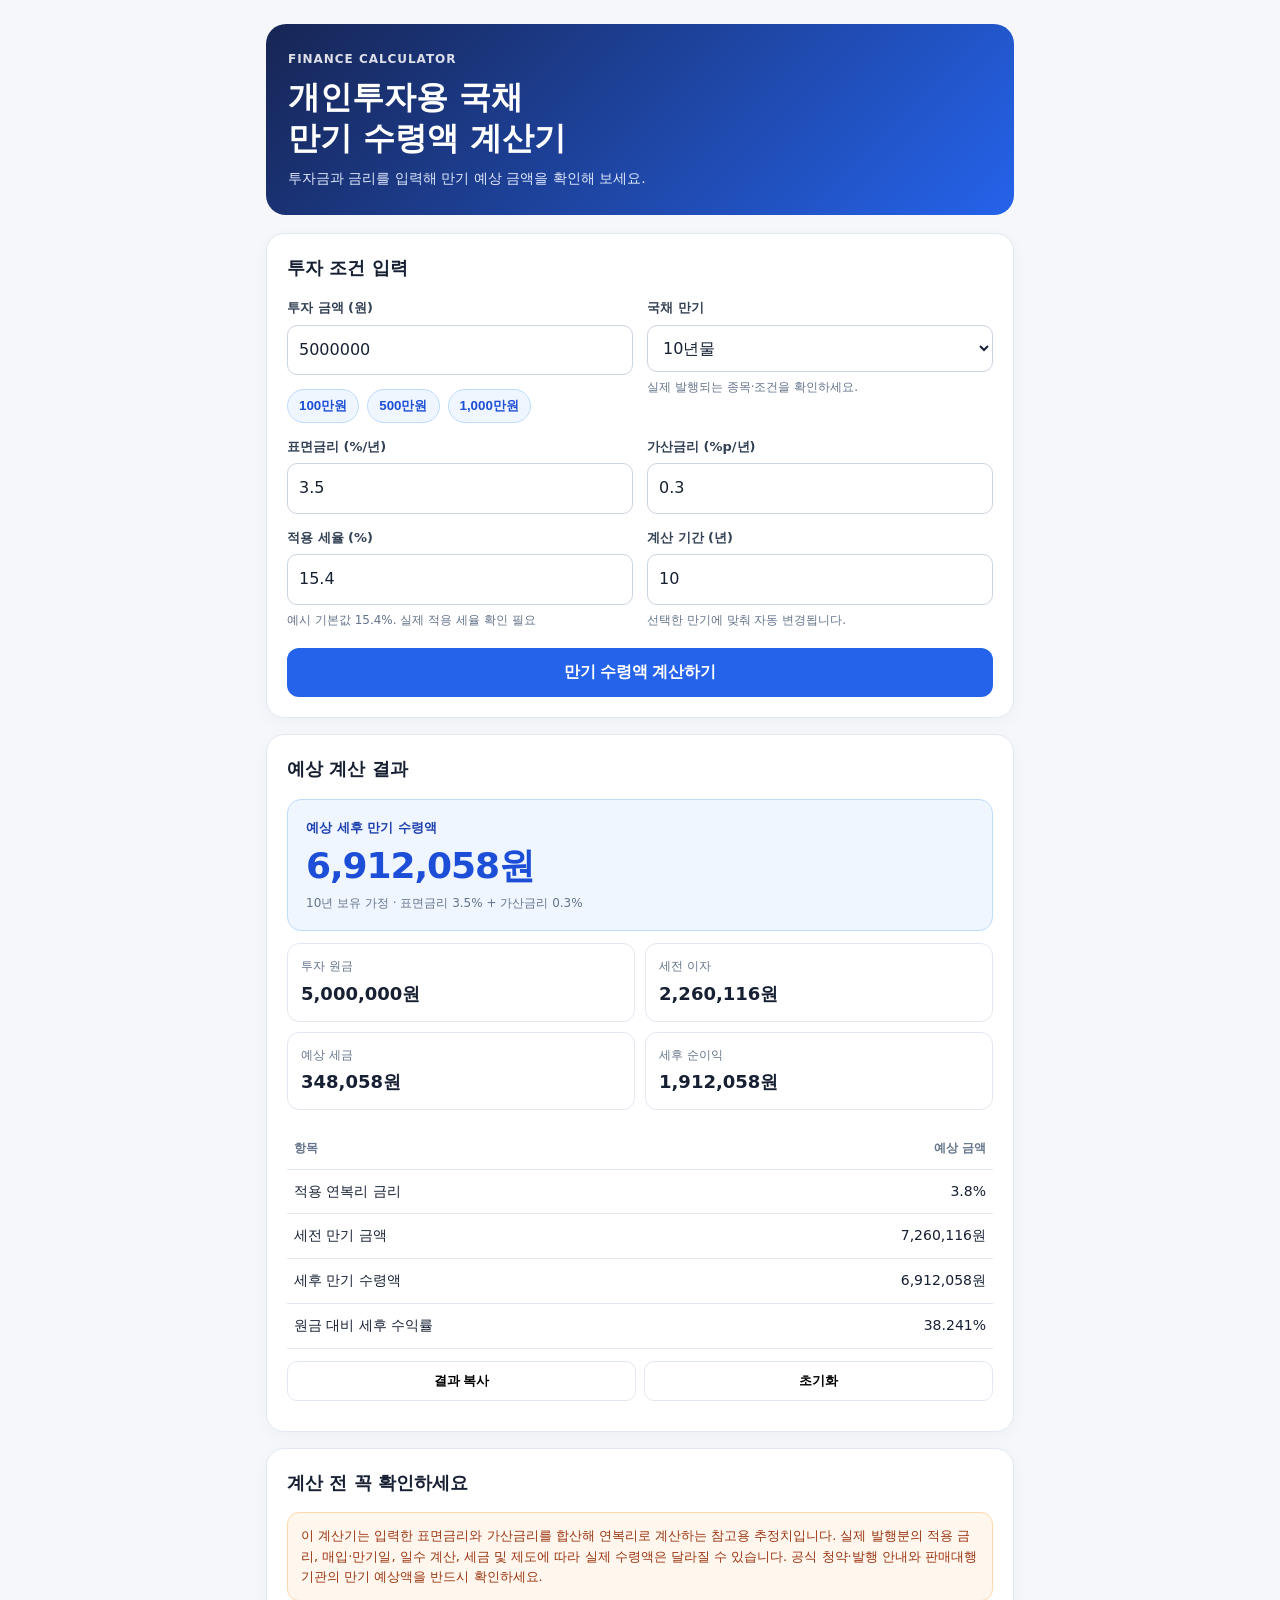
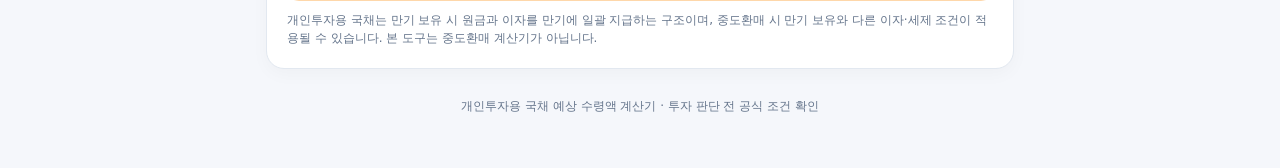
==== bond.html @ 9f0b8a2f "Add files via upload" ====
<!DOCTYPE html>
<html lang="ko">
<head>
<meta charset="UTF-8">
<meta name="viewport" content="width=device-width, initial-scale=1">
<title>개인투자용 국채 만기 수령액 계산기</title>
<style>
:root{--navy:#172554;--blue:#2563eb;--pale:#eff6ff;--ink:#172033;--muted:#64748b;--line:#e2e8f0;--bg:#f5f7fb;--white:#fff;--green:#047857}
*{box-sizing:border-box}body{margin:0;background:var(--bg);color:var(--ink);font-family:system-ui,-apple-system,"Noto Sans KR",sans-serif;line-height:1.55}
.wrap{max-width:780px;margin:0 auto;padding:24px 16px 40px}
header{background:linear-gradient(135deg,#172554,#2563eb);color:white;padding:26px 22px;border-radius:20px;margin-bottom:18px}
.eyebrow{font-size:12px;letter-spacing:.08em;opacity:.85;font-weight:700}
h1{font-size:clamp(23px,5vw,32px);line-height:1.3;margin:8px 0}
header p{margin:8px 0 0;color:#e0eaff;font-size:14px}
.panel{background:white;border:1px solid var(--line);border-radius:18px;padding:20px;margin-bottom:16px;box-shadow:0 5px 18px #0f172a08}
h2{font-size:18px;margin:0 0 16px}
.grid{display:grid;grid-template-columns:1fr 1fr;gap:14px}
.field{display:flex;flex-direction:column;gap:6px}.field label{font-size:13px;font-weight:700;color:#334155}
input,select{width:100%;border:1px solid #cbd5e1;border-radius:10px;padding:12px 11px;font:inherit;background:#fff;color:var(--ink);min-height:46px}
input:focus,select:focus{outline:3px solid #bfdbfe;border-color:var(--blue)}
.hint{font-size:12px;color:var(--muted)}
.quick{display:flex;gap:8px;flex-wrap:wrap;margin-top:8px}
.quick button{border:1px solid #bfdbfe;background:var(--pale);color:#1d4ed8;border-radius:999px;padding:7px 11px;font-weight:700;cursor:pointer}
.primary{width:100%;border:0;border-radius:12px;background:var(--blue);color:white;font-size:16px;font-weight:800;padding:14px;margin-top:18px;cursor:pointer}
.primary:active{transform:translateY(1px)}
.results{display:none}.results.show{display:block}
.hero-result{background:var(--pale);border:1px solid #bfdbfe;border-radius:14px;padding:18px;margin-bottom:12px}
.hero-result .label{font-size:13px;color:#1e40af;font-weight:700}
.big{font-size:clamp(27px,6vw,36px);font-weight:850;color:#1d4ed8;letter-spacing:-.03em;overflow-wrap:anywhere}
.stats{display:grid;grid-template-columns:1fr 1fr;gap:10px}
.stat{border:1px solid var(--line);border-radius:12px;padding:13px}.stat .k{font-size:12px;color:var(--muted)}.stat .v{font-size:18px;font-weight:800;margin-top:4px;overflow-wrap:anywhere}
table{width:100%;border-collapse:collapse;font-size:14px}th,td{padding:11px 7px;border-bottom:1px solid var(--line);text-align:right}th:first-child,td:first-child{text-align:left}th{color:var(--muted);font-size:12px}
.note{font-size:12px;color:var(--muted);margin:10px 0 0}
.warn{background:#fff7ed;border:1px solid #fed7aa;color:#9a3412;padding:13px;border-radius:12px;font-size:13px}
.actions{display:flex;gap:8px;margin-top:12px}.secondary{flex:1;background:#fff;border:1px solid var(--line);border-radius:10px;padding:10px;font-weight:700;cursor:pointer}
footer{text-align:center;color:var(--muted);font-size:12px;padding:12px}
@media(max-width:520px){.grid{grid-template-columns:1fr}.panel{padding:16px}.stats{grid-template-columns:1fr 1fr}.wrap{padding:16px 12px 30px}}
</style>
</head>
<body>
<div class="wrap">
<header>
<div class="eyebrow">FINANCE CALCULATOR</div>
<h1>개인투자용 국채<br>만기 수령액 계산기</h1>
<p>투자금과 금리를 입력해 만기 예상 금액을 확인해 보세요.</p>
</header>

<section class="panel">
<h2>투자 조건 입력</h2>
<div class="grid">
<div class="field">
<label for="principal">투자 금액 (원)</label>
<input id="principal" type="number" min="100000" step="100000" value="5000000">
<div class="quick">
<button type="button" data-amount="1000000">100만원</button>
<button type="button" data-amount="5000000">500만원</button>
<button type="button" data-amount="10000000">1,000만원</button>
</div>
</div>
<div class="field">
<label for="term">국채 만기</label>
<select id="term">
<option value="3">3년물</option><option value="5">5년물</option><option value="10" selected>10년물</option><option value="20">20년물</option>
</select>
<div class="hint">실제 발행되는 종목·조건을 확인하세요.</div>
</div>
<div class="field">
<label for="coupon">표면금리 (%/년)</label>
<input id="coupon" type="number" min="0" max="30" step="0.001" value="3.5">
</div>
<div class="field">
<label for="bonus">가산금리 (%p/년)</label>
<input id="bonus" type="number" min="0" max="10" step="0.001" value="0.3">
</div>
<div class="field">
<label for="tax">적용 세율 (%)</label>
<input id="tax" type="number" min="0" max="100" step="0.1" value="15.4">
<div class="hint">예시 기본값 15.4%. 실제 적용 세율 확인 필요</div>
</div>
<div class="field">
<label for="years">계산 기간 (년)</label>
<input id="years" type="number" min="1" max="50" step="1" value="10">
<div class="hint">선택한 만기에 맞춰 자동 변경됩니다.</div>
</div>
</div>
<button class="primary" id="calculate" type="button">만기 수령액 계산하기</button>
</section>

<section class="panel results" id="results" aria-live="polite">
<h2>예상 계산 결과</h2>
<div class="hero-result">
<div class="label">예상 세후 만기 수령액</div>
<div class="big" id="net">-</div>
<div class="hint" id="summary"></div>
</div>
<div class="stats">
<div class="stat"><div class="k">투자 원금</div><div class="v" id="outPrincipal">-</div></div>
<div class="stat"><div class="k">세전 이자</div><div class="v" id="grossInterest">-</div></div>
<div class="stat"><div class="k">예상 세금</div><div class="v" id="taxAmount">-</div></div>
<div class="stat"><div class="k">세후 순이익</div><div class="v" id="profit">-</div></div>
</div>
<div style="margin-top:18px">
<table>
<thead><tr><th>항목</th><th>예상 금액</th></tr></thead>
<tbody>
<tr><td>적용 연복리 금리</td><td id="rateOut">-</td></tr>
<tr><td>세전 만기 금액</td><td id="grossOut">-</td></tr>
<tr><td>세후 만기 수령액</td><td id="netOut">-</td></tr>
<tr><td>원금 대비 세후 수익률</td><td id="returnOut">-</td></tr>
</tbody>
</table>
</div>
<div class="actions">
<button class="secondary" id="copy" type="button">결과 복사</button>
<button class="secondary" id="reset" type="button">초기화</button>
</div>
<p class="note" id="copyStatus"></p>
</section>

<section class="panel">
<h2>계산 전 꼭 확인하세요</h2>
<div class="warn">이 계산기는 입력한 표면금리와 가산금리를 합산해 연복리로 계산하는 참고용 추정치입니다. 실제 발행분의 적용 금리, 매입·만기일, 일수 계산, 세금 및 제도에 따라 실제 수령액은 달라질 수 있습니다. 공식 청약·발행 안내와 판매대행기관의 만기 예상액을 반드시 확인하세요.</div>
<p class="note">개인투자용 국채는 만기 보유 시 원금과 이자를 만기에 일괄 지급하는 구조이며, 중도환매 시 만기 보유와 다른 이자·세제 조건이 적용될 수 있습니다. 본 도구는 중도환매 계산기가 아닙니다.</p>
</section>
<footer>개인투자용 국채 예상 수령액 계산기 · 투자 판단 전 공식 조건 확인</footer>
</div>
<script>
const $ = id => document.getElementById(id);
const won = n => Math.round(n).toLocaleString('ko-KR') + '원';
const pct = n => n.toLocaleString('ko-KR',{maximumFractionDigits:3}) + '%';

function calculate(){
  const principal = Number($('principal').value);
  const term = Number($('term').value);
  const coupon = Number($('coupon').value);
  const bonus = Number($('bonus').value);
  const taxRate = Number($('tax').value);
  const years = Number($('years').value);
  if(!Number.isFinite(principal)||principal<100000){alert('투자 금액은 10만원 이상 입력해 주세요.');return;}
  if(!Number.isFinite(coupon)||coupon<0||coupon>30||!Number.isFinite(bonus)||bonus<0||bonus>10){alert('금리 입력값을 확인해 주세요.');return;}
  if(!Number.isFinite(taxRate)||taxRate<0||taxRate>100||!Number.isInteger(years)||years<1||years>50){alert('세율 또는 계산 기간을 확인해 주세요.');return;}
  const rate=(coupon+bonus)/100;
  const gross=principal*Math.pow(1+rate,years)-principal;
  const tax=gross*taxRate/100;
  const net=principal+gross-tax;
  const profit=gross-tax;
  $('net').textContent=won(net);
  $('summary').textContent=`${years}년 보유 가정 · 표면금리 ${pct(coupon)} + 가산금리 ${pct(bonus)}`;
  $('outPrincipal').textContent=won(principal);
  $('grossInterest').textContent=won(gross);
  $('taxAmount').textContent=won(tax);
  $('profit').textContent=won(profit);
  $('rateOut').textContent=pct(coupon+bonus);
  $('grossOut').textContent=won(principal+gross);
  $('netOut').textContent=won(net);
  $('returnOut').textContent=pct((profit/principal)*100);
  $('results').classList.add('show');
  $('copyStatus').textContent='';
  $('results').scrollIntoView({behavior:'smooth',block:'start'});
}
$('calculate').addEventListener('click',calculate);
document.querySelectorAll('[data-amount]').forEach(btn=>btn.addEventListener('click',()=>{$('principal').value=btn.dataset.amount;}));
$('term').addEventListener('change',()=>{$('years').value=$('term').value;});
$('reset').addEventListener('click',()=>{$('principal').value=5000000;$('term').value='10';$('coupon').value=3.5;$('bonus').value=0.3;$('tax').value=15.4;$('years').value=10;$('results').classList.remove('show');});
$('copy').addEventListener('click',async()=>{
 const text=`개인투자용 국채 예상 계산 결과\n투자금: ${$('outPrincipal').textContent}\n만기: ${$('years').value}년\n적용금리: ${$('rateOut').textContent}\n세전 이자: ${$('grossInterest').textContent}\n예상 세금: ${$('taxAmount').textContent}\n세후 만기 수령액: ${$('netOut').textContent}\n※ 입력값 기반 참고용 추정치입니다.`;
 try{await navigator.clipboard.writeText(text);$('copyStatus').textContent='계산 결과를 복사했습니다.';}
 catch(e){$('copyStatus').textContent=text;}
});
calculate();
</script>
</body>
</html>
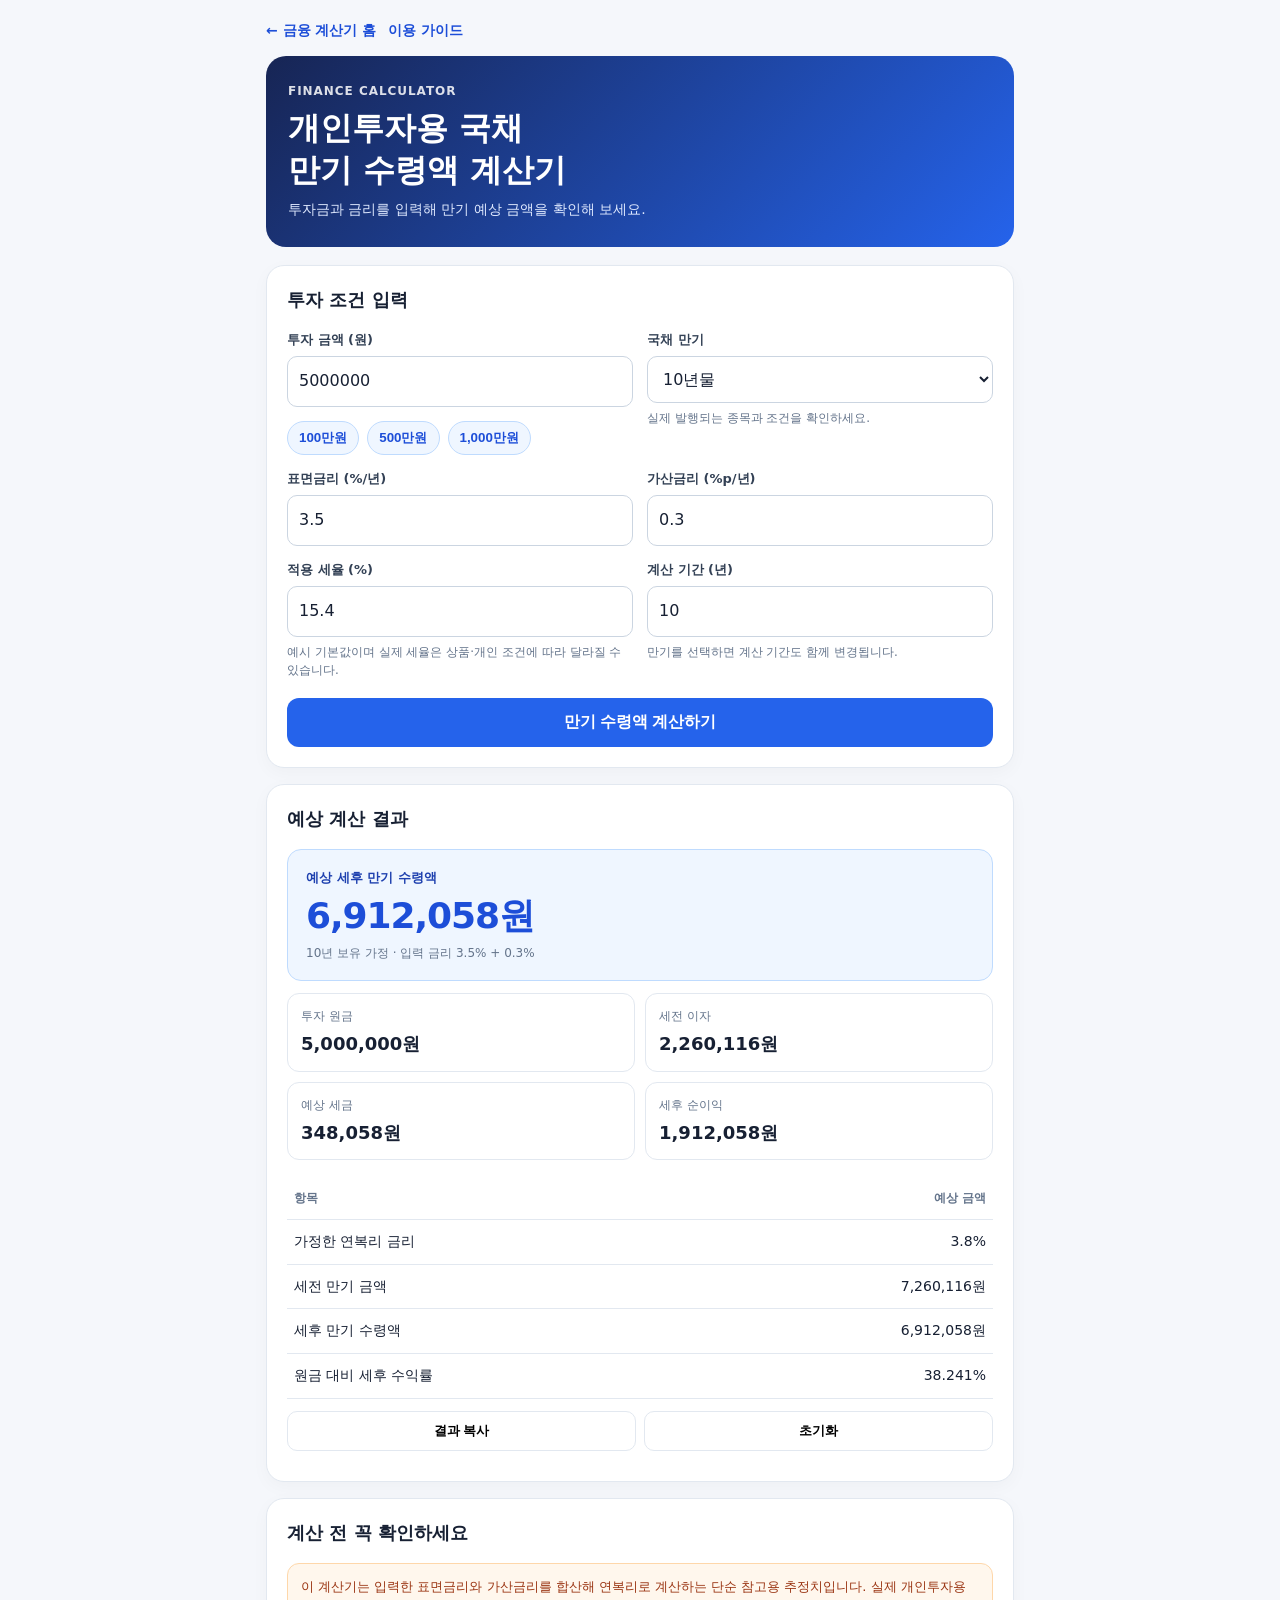
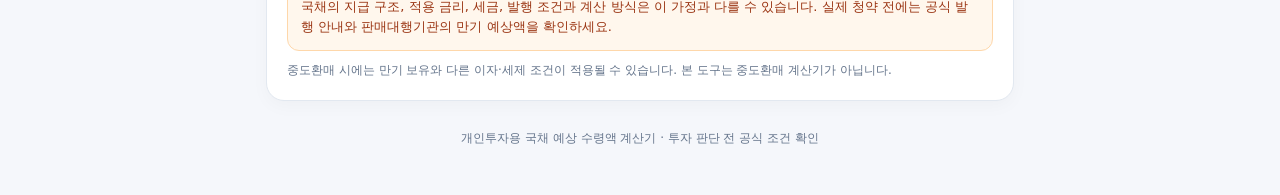
==== commit 94c626b5: "Add files via upload" ====
--- a/bond.html
+++ b/bond.html
@@ -1,13 +1,17 @@
-<!DOCTYPE html>
+<!doctype html>
 <html lang="ko">
 <head>
-<meta charset="UTF-8">
+<meta charset="utf-8">
 <meta name="viewport" content="width=device-width, initial-scale=1">
-<title>개인투자용 국채 만기 수령액 계산기</title>
+<meta name="description" content="개인투자용 국채 투자금과 금리, 만기를 입력해 예상 만기 수령액을 계산해 보세요.">
+<title>국채 만기 수령액 계산기 | 금융 계산기</title>
 <style>
-:root{--navy:#172554;--blue:#2563eb;--pale:#eff6ff;--ink:#172033;--muted:#64748b;--line:#e2e8f0;--bg:#f5f7fb;--white:#fff;--green:#047857}
-*{box-sizing:border-box}body{margin:0;background:var(--bg);color:var(--ink);font-family:system-ui,-apple-system,"Noto Sans KR",sans-serif;line-height:1.55}
-.wrap{max-width:780px;margin:0 auto;padding:24px 16px 40px}
+:root{--navy:#172554;--blue:#2563eb;--pale:#eff6ff;--ink:#172033;--muted:#64748b;--line:#e2e8f0;--bg:#f5f7fb;--green:#047857}
+*{box-sizing:border-box}
+body{margin:0;background:var(--bg);color:var(--ink);font-family:system-ui,-apple-system,"Noto Sans KR",sans-serif;line-height:1.55}
+.wrap{max-width:780px;margin:0 auto;padding:20px 16px 36px}
+nav{display:flex;gap:12px;flex-wrap:wrap;margin:0 0 14px}
+nav a{color:#1d4ed8;text-decoration:none;font-size:14px;font-weight:700}
 header{background:linear-gradient(135deg,#172554,#2563eb);color:white;padding:26px 22px;border-radius:20px;margin-bottom:18px}
 .eyebrow{font-size:12px;letter-spacing:.08em;opacity:.85;font-weight:700}
 h1{font-size:clamp(23px,5vw,32px);line-height:1.3;margin:8px 0}
@@ -15,7 +19,8 @@
 .panel{background:white;border:1px solid var(--line);border-radius:18px;padding:20px;margin-bottom:16px;box-shadow:0 5px 18px #0f172a08}
 h2{font-size:18px;margin:0 0 16px}
 .grid{display:grid;grid-template-columns:1fr 1fr;gap:14px}
-.field{display:flex;flex-direction:column;gap:6px}.field label{font-size:13px;font-weight:700;color:#334155}
+.field{display:flex;flex-direction:column;gap:6px}
+.field label{font-size:13px;font-weight:700;color:#334155}
 input,select{width:100%;border:1px solid #cbd5e1;border-radius:10px;padding:12px 11px;font:inherit;background:#fff;color:var(--ink);min-height:46px}
 input:focus,select:focus{outline:3px solid #bfdbfe;border-color:var(--blue)}
 .hint{font-size:12px;color:var(--muted)}
@@ -28,17 +33,26 @@
 .hero-result .label{font-size:13px;color:#1e40af;font-weight:700}
 .big{font-size:clamp(27px,6vw,36px);font-weight:850;color:#1d4ed8;letter-spacing:-.03em;overflow-wrap:anywhere}
 .stats{display:grid;grid-template-columns:1fr 1fr;gap:10px}
-.stat{border:1px solid var(--line);border-radius:12px;padding:13px}.stat .k{font-size:12px;color:var(--muted)}.stat .v{font-size:18px;font-weight:800;margin-top:4px;overflow-wrap:anywhere}
-table{width:100%;border-collapse:collapse;font-size:14px}th,td{padding:11px 7px;border-bottom:1px solid var(--line);text-align:right}th:first-child,td:first-child{text-align:left}th{color:var(--muted);font-size:12px}
+.stat{border:1px solid var(--line);border-radius:12px;padding:13px}
+.stat .k{font-size:12px;color:var(--muted)}.stat .v{font-size:18px;font-weight:800;margin-top:4px;overflow-wrap:anywhere}
+table{width:100%;border-collapse:collapse;font-size:14px}
+th,td{padding:11px 7px;border-bottom:1px solid var(--line);text-align:right}
+th:first-child,td:first-child{text-align:left}
+th{color:var(--muted);font-size:12px}
 .note{font-size:12px;color:var(--muted);margin:10px 0 0}
 .warn{background:#fff7ed;border:1px solid #fed7aa;color:#9a3412;padding:13px;border-radius:12px;font-size:13px}
-.actions{display:flex;gap:8px;margin-top:12px}.secondary{flex:1;background:#fff;border:1px solid var(--line);border-radius:10px;padding:10px;font-weight:700;cursor:pointer}
+.actions{display:flex;gap:8px;margin-top:12px}
+.secondary{flex:1;background:#fff;border:1px solid var(--line);border-radius:10px;padding:10px;font-weight:700;cursor:pointer}
 footer{text-align:center;color:var(--muted);font-size:12px;padding:12px}
 @media(max-width:520px){.grid{grid-template-columns:1fr}.panel{padding:16px}.stats{grid-template-columns:1fr 1fr}.wrap{padding:16px 12px 30px}}
 </style>
 </head>
 <body>
 <div class="wrap">
+<nav aria-label="사이트 메뉴">
+<a href="./index.html">← 금융 계산기 홈</a>
+<a href="./guide.html">이용 가이드</a>
+</nav>
 <header>
 <div class="eyebrow">FINANCE CALCULATOR</div>
 <h1>개인투자용 국채<br>만기 수령액 계산기</h1>
@@ -50,7 +64,7 @@
 <div class="grid">
 <div class="field">
 <label for="principal">투자 금액 (원)</label>
-<input id="principal" type="number" min="100000" step="100000" value="5000000">
+<input id="principal" type="number" min="100000" step="100000" value="5000000" inputmode="numeric">
 <div class="quick">
 <button type="button" data-amount="1000000">100만원</button>
 <button type="button" data-amount="5000000">500만원</button>
@@ -62,7 +76,7 @@
 <select id="term">
 <option value="3">3년물</option><option value="5">5년물</option><option value="10" selected>10년물</option><option value="20">20년물</option>
 </select>
-<div class="hint">실제 발행되는 종목·조건을 확인하세요.</div>
+<div class="hint">실제 발행되는 종목과 조건을 확인하세요.</div>
 </div>
 <div class="field">
 <label for="coupon">표면금리 (%/년)</label>
@@ -75,12 +89,12 @@
 <div class="field">
 <label for="tax">적용 세율 (%)</label>
 <input id="tax" type="number" min="0" max="100" step="0.1" value="15.4">
-<div class="hint">예시 기본값 15.4%. 실제 적용 세율 확인 필요</div>
+<div class="hint">예시 기본값이며 실제 세율은 상품·개인 조건에 따라 달라질 수 있습니다.</div>
 </div>
 <div class="field">
 <label for="years">계산 기간 (년)</label>
 <input id="years" type="number" min="1" max="50" step="1" value="10">
-<div class="hint">선택한 만기에 맞춰 자동 변경됩니다.</div>
+<div class="hint">만기를 선택하면 계산 기간도 함께 변경됩니다.</div>
 </div>
 </div>
 <button class="primary" id="calculate" type="button">만기 수령액 계산하기</button>
@@ -103,7 +117,7 @@
 <table>
 <thead><tr><th>항목</th><th>예상 금액</th></tr></thead>
 <tbody>
-<tr><td>적용 연복리 금리</td><td id="rateOut">-</td></tr>
+<tr><td>가정한 연복리 금리</td><td id="rateOut">-</td></tr>
 <tr><td>세전 만기 금액</td><td id="grossOut">-</td></tr>
 <tr><td>세후 만기 수령액</td><td id="netOut">-</td></tr>
 <tr><td>원금 대비 세후 수익률</td><td id="returnOut">-</td></tr>
@@ -114,60 +128,94 @@
 <button class="secondary" id="copy" type="button">결과 복사</button>
 <button class="secondary" id="reset" type="button">초기화</button>
 </div>
-<p class="note" id="copyStatus"></p>
+<p class="note" id="copyStatus" role="status"></p>
 </section>
 
 <section class="panel">
 <h2>계산 전 꼭 확인하세요</h2>
-<div class="warn">이 계산기는 입력한 표면금리와 가산금리를 합산해 연복리로 계산하는 참고용 추정치입니다. 실제 발행분의 적용 금리, 매입·만기일, 일수 계산, 세금 및 제도에 따라 실제 수령액은 달라질 수 있습니다. 공식 청약·발행 안내와 판매대행기관의 만기 예상액을 반드시 확인하세요.</div>
-<p class="note">개인투자용 국채는 만기 보유 시 원금과 이자를 만기에 일괄 지급하는 구조이며, 중도환매 시 만기 보유와 다른 이자·세제 조건이 적용될 수 있습니다. 본 도구는 중도환매 계산기가 아닙니다.</p>
+<div class="warn">이 계산기는 입력한 표면금리와 가산금리를 합산해 연복리로 계산하는 단순 참고용 추정치입니다. 실제 개인투자용 국채의 지급 구조, 적용 금리, 세금, 발행 조건과 계산 방식은 이 가정과 다를 수 있습니다. 실제 청약 전에는 공식 발행 안내와 판매대행기관의 만기 예상액을 확인하세요.</div>
+<p class="note">중도환매 시에는 만기 보유와 다른 이자·세제 조건이 적용될 수 있습니다. 본 도구는 중도환매 계산기가 아닙니다.</p>
 </section>
 <footer>개인투자용 국채 예상 수령액 계산기 · 투자 판단 전 공식 조건 확인</footer>
 </div>
 <script>
+'use strict';
 const $ = id => document.getElementById(id);
 const won = n => Math.round(n).toLocaleString('ko-KR') + '원';
 const pct = n => n.toLocaleString('ko-KR',{maximumFractionDigits:3}) + '%';
 
 function calculate(){
   const principal = Number($('principal').value);
-  const term = Number($('term').value);
   const coupon = Number($('coupon').value);
   const bonus = Number($('bonus').value);
   const taxRate = Number($('tax').value);
   const years = Number($('years').value);
-  if(!Number.isFinite(principal)||principal<100000){alert('투자 금액은 10만원 이상 입력해 주세요.');return;}
-  if(!Number.isFinite(coupon)||coupon<0||coupon>30||!Number.isFinite(bonus)||bonus<0||bonus>10){alert('금리 입력값을 확인해 주세요.');return;}
-  if(!Number.isFinite(taxRate)||taxRate<0||taxRate>100||!Number.isInteger(years)||years<1||years>50){alert('세율 또는 계산 기간을 확인해 주세요.');return;}
+
+  if(!Number.isFinite(principal)||principal<100000){
+    alert('투자 금액은 10만원 이상 입력해 주세요.'); return;
+  }
+  if(!Number.isFinite(coupon)||coupon<0||coupon>30||
+     !Number.isFinite(bonus)||bonus<0||bonus>10){
+    alert('금리 입력값을 확인해 주세요.'); return;
+  }
+  if(!Number.isFinite(taxRate)||taxRate<0||taxRate>100||
+     !Number.isInteger(years)||years<1||years>50){
+    alert('세율 또는 계산 기간을 확인해 주세요.'); return;
+  }
+
   const rate=(coupon+bonus)/100;
-  const gross=principal*Math.pow(1+rate,years)-principal;
-  const tax=gross*taxRate/100;
-  const net=principal+gross-tax;
-  const profit=gross-tax;
+  const grossInterest=principal*(Math.pow(1+rate,years)-1);
+  const tax=grossInterest*taxRate/100;
+  const net=principal+grossInterest-tax;
+  const profit=grossInterest-tax;
+
   $('net').textContent=won(net);
-  $('summary').textContent=`${years}년 보유 가정 · 표면금리 ${pct(coupon)} + 가산금리 ${pct(bonus)}`;
+  $('summary').textContent=`${years}년 보유 가정 · 입력 금리 ${pct(coupon)} + ${pct(bonus)}`;
   $('outPrincipal').textContent=won(principal);
-  $('grossInterest').textContent=won(gross);
+  $('grossInterest').textContent=won(grossInterest);
   $('taxAmount').textContent=won(tax);
   $('profit').textContent=won(profit);
   $('rateOut').textContent=pct(coupon+bonus);
-  $('grossOut').textContent=won(principal+gross);
+  $('grossOut').textContent=won(principal+grossInterest);
   $('netOut').textContent=won(net);
   $('returnOut').textContent=pct((profit/principal)*100);
   $('results').classList.add('show');
   $('copyStatus').textContent='';
   $('results').scrollIntoView({behavior:'smooth',block:'start'});
 }
+
 $('calculate').addEventListener('click',calculate);
-document.querySelectorAll('[data-amount]').forEach(btn=>btn.addEventListener('click',()=>{$('principal').value=btn.dataset.amount;}));
+document.querySelectorAll('[data-amount]').forEach(btn=>{
+  btn.addEventListener('click',()=>{$('principal').value=btn.dataset.amount;});
+});
 $('term').addEventListener('change',()=>{$('years').value=$('term').value;});
-$('reset').addEventListener('click',()=>{$('principal').value=5000000;$('term').value='10';$('coupon').value=3.5;$('bonus').value=0.3;$('tax').value=15.4;$('years').value=10;$('results').classList.remove('show');});
+$('reset').addEventListener('click',()=>{
+  $('principal').value=5000000;
+  $('term').value='10';
+  $('coupon').value=3.5;
+  $('bonus').value=0.3;
+  $('tax').value=15.4;
+  $('years').value=10;
+  $('results').classList.remove('show');
+  $('copyStatus').textContent='';
+});
 $('copy').addEventListener('click',async()=>{
- const text=`개인투자용 국채 예상 계산 결과\n투자금: ${$('outPrincipal').textContent}\n만기: ${$('years').value}년\n적용금리: ${$('rateOut').textContent}\n세전 이자: ${$('grossInterest').textContent}\n예상 세금: ${$('taxAmount').textContent}\n세후 만기 수령액: ${$('netOut').textContent}\n※ 입력값 기반 참고용 추정치입니다.`;
- try{await navigator.clipboard.writeText(text);$('copyStatus').textContent='계산 결과를 복사했습니다.';}
- catch(e){$('copyStatus').textContent=text;}
+  const resultText=`개인투자용 국채 예상 계산 결과
+투자금: ${$('outPrincipal').textContent}
+만기: ${$('years').value}년
+가정 금리: ${$('rateOut').textContent}
+세전 이자: ${$('grossInterest').textContent}
+예상 세금: ${$('taxAmount').textContent}
+세후 만기 수령액: ${$('netOut').textContent}
+※ 입력값 기반 참고용 추정치입니다.`;
+  try{
+    await navigator.clipboard.writeText(resultText);
+    $('copyStatus').textContent='계산 결과를 복사했습니다.';
+  }catch(e){
+    $('copyStatus').textContent=resultText;
+  }
 });
 calculate();
 </script>
 </body>
-</html>+</html>
